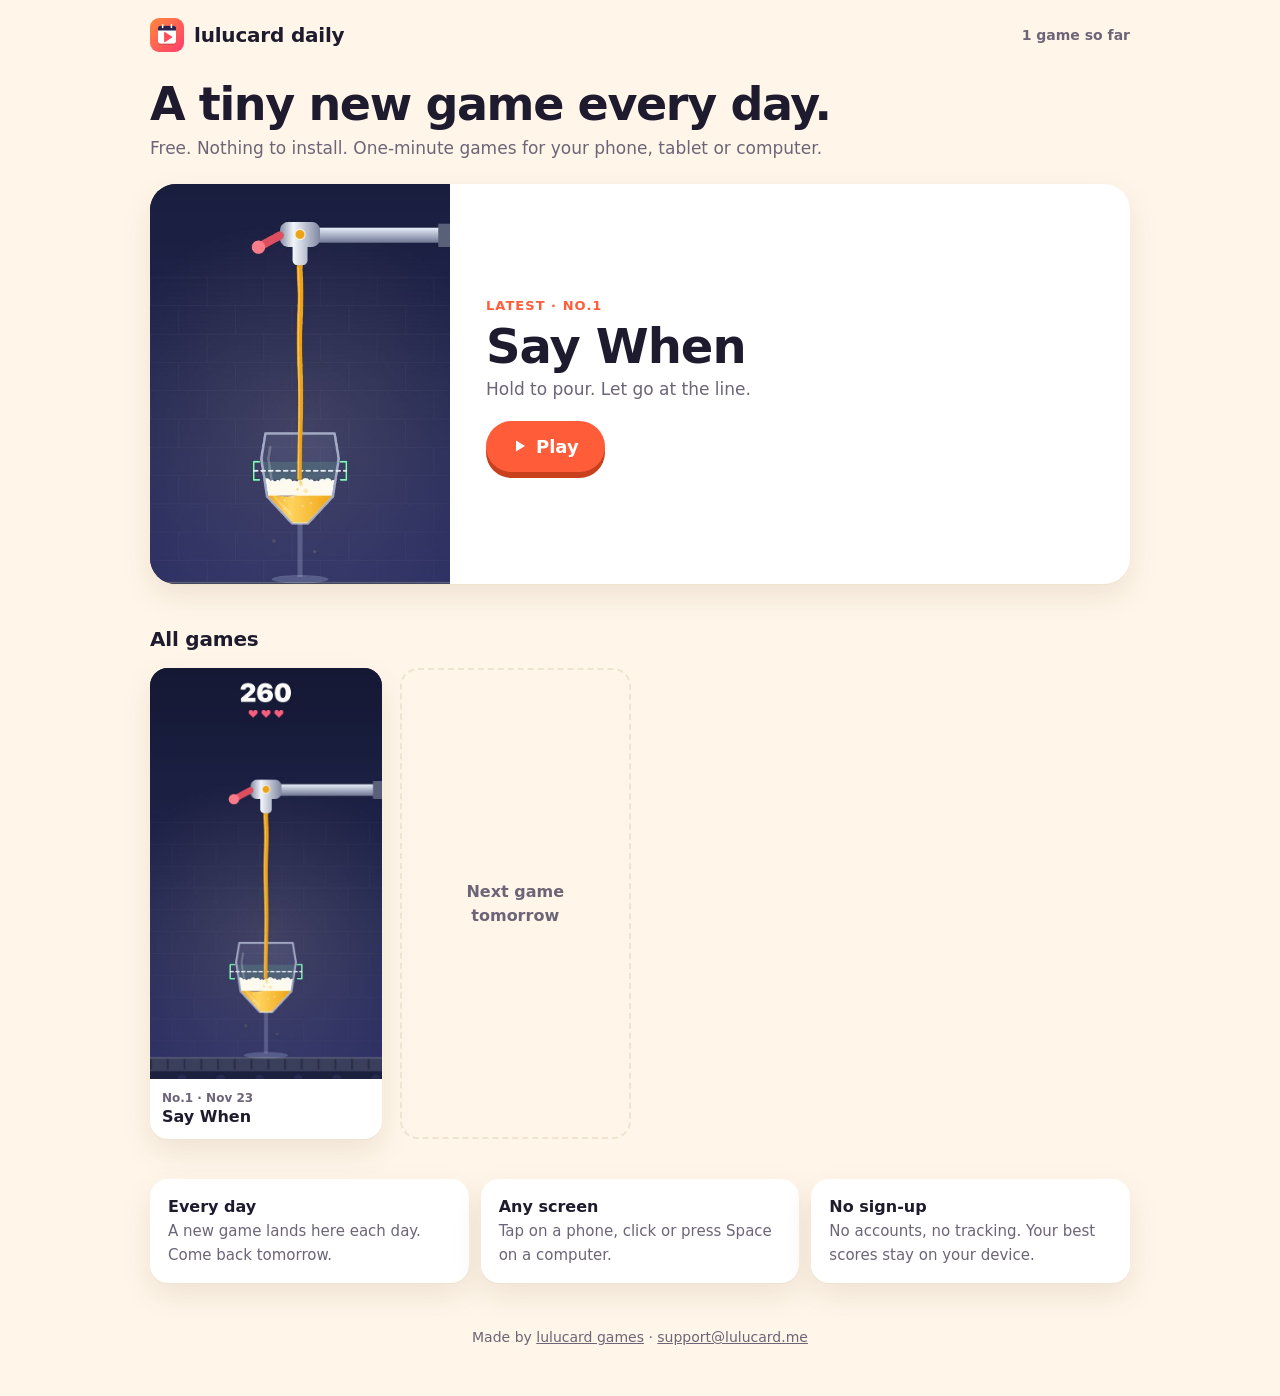
==== index.html @ cec7497c "No.1 Say When" ====
<!doctype html>
<html lang="en">
<head>
<meta charset="utf-8">
<meta name="viewport" content="width=device-width, initial-scale=1, viewport-fit=cover">
<title>lulucard daily · a tiny new game every day</title>
<meta name="description" content="A tiny new game every day. Free, nothing to install. Plays on your phone, tablet or computer.">
<meta name="theme-color" content="#fff6e9" media="(prefers-color-scheme: light)">
<meta name="theme-color" content="#14162b" media="(prefers-color-scheme: dark)">
<meta property="og:type" content="website">
<meta property="og:title" content="lulucard daily">
<meta property="og:description" content="A tiny new game every day. Free, in your browser.">
<meta property="og:url" content="https://iphoneos0.github.io/daily/">
<link rel="icon" href="icon.png">
<link rel="apple-touch-icon" href="icon.png">
<link rel="manifest" href="manifest.webmanifest">
<style>
  :root {
    --bg: #fff6e9; --card: #ffffff; --ink: #1e1b2e; --soft: #6c6577; --line: #f0e3cf;
    --accent: #ff5d3a; --accent2: #ffb238; --shadow: 0 1px 0 var(--line), 0 12px 30px rgba(90, 50, 20, .10);
  }
  @media (prefers-color-scheme: dark) {
    :root { --bg: #14162b; --card: #1f2240; --ink: #f4f1ff; --soft: #a7a3c2; --line: #2d3156; --shadow: 0 1px 0 var(--line), 0 12px 30px rgba(0, 0, 0, .35); }
  }
  * { box-sizing: border-box; }
  body {
    margin: 0; background: var(--bg); color: var(--ink);
    font: 16px/1.5 system-ui, -apple-system, "Segoe UI", Roboto, "Helvetica Neue", sans-serif;
    padding: 0 max(16px, env(safe-area-inset-right)) 48px max(16px, env(safe-area-inset-left));
  }
  a { color: inherit; }
  .wrap { max-width: 980px; margin: 0 auto; }
  .top { display: flex; align-items: center; justify-content: space-between; padding: max(18px, env(safe-area-inset-top)) 0 10px; }
  .brand { display: flex; align-items: center; gap: 10px; font-weight: 900; font-size: 20px; letter-spacing: -.01em; text-decoration: none; }
  .brand img { width: 34px; height: 34px; border-radius: 9px; }
  .count { color: var(--soft); font-size: 14px; font-weight: 600; }

  .lead { margin: 18px 0 22px; }
  .lead h1 { margin: 0; font-size: clamp(30px, 7vw, 46px); line-height: 1.05; letter-spacing: -.03em; font-weight: 900; }
  .lead p { margin: 8px 0 0; color: var(--soft); font-size: 17px; }

  .hero { display: grid; grid-template-columns: 1fr; background: var(--card); border-radius: 26px; overflow: hidden; box-shadow: var(--shadow); text-decoration: none; }
  .hero .thumb { aspect-ratio: 1 / 1; max-height: 56vh; width: 100%; background: #222; }
  .hero .thumb img { width: 100%; height: 100%; object-fit: cover; display: block; }
  .hero .body { padding: 18px 20px 22px; display: flex; flex-direction: column; gap: 6px; }
  .kicker { font-size: 13px; font-weight: 800; letter-spacing: .08em; text-transform: uppercase; color: var(--accent); }
  .hero h2 { margin: 0; font-size: 34px; line-height: 1.05; letter-spacing: -.02em; font-weight: 900; }
  .hero p { margin: 0; color: var(--soft); font-size: 17px; }
  .play {
    margin-top: 12px; align-self: flex-start; display: inline-flex; align-items: center; gap: 8px;
    background: var(--accent); color: #fff; font-weight: 900; font-size: 18px; padding: 12px 26px; border-radius: 999px;
    box-shadow: 0 6px 0 #c9401f;
  }
  .play svg { width: 16px; height: 16px; }
  .hero:hover .play, .hero:focus-visible .play { transform: translateY(-1px); }
  .hero:focus-visible, .card:focus-visible { outline: 3px solid var(--accent); outline-offset: 3px; }
  @media (min-width: 720px) {
    .hero { grid-template-columns: 300px 1fr; }
    .hero .thumb { aspect-ratio: 3 / 4; max-height: none; }
    .hero .body { padding: 34px 36px; justify-content: center; }
    .hero h2 { font-size: 48px; }
  }

  h3 { margin: 40px 0 14px; font-size: 20px; letter-spacing: -.01em; }
  .grid { display: grid; gap: 14px; grid-template-columns: repeat(auto-fill, minmax(150px, 1fr)); }
  @media (min-width: 720px) { .grid { grid-template-columns: repeat(auto-fill, minmax(190px, 1fr)); gap: 18px; } }
  .card { background: var(--card); border-radius: 18px; overflow: hidden; box-shadow: var(--shadow); text-decoration: none; display: flex; flex-direction: column; transition: transform .15s ease; }
  .card:hover { transform: translateY(-3px); }
  .card .thumb { aspect-ratio: 3 / 4; background: #222; }
  .card .thumb img { width: 100%; height: 100%; object-fit: cover; display: block; }
  .card .body { padding: 10px 12px 12px; }
  .card .no { font-size: 12px; color: var(--soft); font-weight: 700; }
  .card .t { font-weight: 800; font-size: 16px; line-height: 1.25; }
  .soon { border: 2px dashed var(--line); border-radius: 18px; display: grid; place-items: center; text-align: center; color: var(--soft); font-weight: 700; padding: 16px; min-height: 160px; }

  .how { margin-top: 40px; display: grid; gap: 12px; grid-template-columns: repeat(auto-fit, minmax(200px, 1fr)); }
  .how div { background: var(--card); border-radius: 18px; padding: 16px 18px; box-shadow: var(--shadow); }
  .how b { display: block; font-size: 16px; }
  .how span { color: var(--soft); font-size: 15px; }
  footer { margin-top: 44px; color: var(--soft); font-size: 14px; text-align: center; }
  footer a { color: var(--soft); }
</style>
</head>
<body>
<div class="wrap">
  <header class="top">
    <a class="brand" href="./"><img src="icon.png" alt="">lulucard daily</a>
    <span class="count" id="count"></span>
  </header>

  <section class="lead">
    <h1>A tiny new game every day.</h1>
    <p>Free. Nothing to install. One-minute games for your phone, tablet or computer.</p>
  </section>

  <a class="hero" id="hero" href="#"></a>

  <h3>All games</h3>
  <div class="grid" id="grid"></div>

  <section class="how">
    <div><b>Every day</b><span>A new game lands here each day. Come back tomorrow.</span></div>
    <div><b>Any screen</b><span>Tap on a phone, click or press Space on a computer.</span></div>
    <div><b>No sign-up</b><span>No accounts, no tracking. Your best scores stay on your device.</span></div>
  </section>

  <footer>
    Made by <a href="../">lulucard games</a> · <a href="mailto:support@lulucard.me">support@lulucard.me</a>
  </footer>
</div>
<script src="games.js"></script>
<script>
(function () {
  // 东八区的今天：晚于今天的游戏先不显示
  const today = new Date(Date.now() + 8 * 3600e3).toISOString().slice(0, 10);
  const list = (window.GAMES || []).filter(g => g.date <= today).sort((a, b) => b.no - a.no);
  const fmt = d => new Date(d + 'T12:00:00').toLocaleDateString('en-US', { month: 'short', day: 'numeric' });
  const esc = s => String(s).replace(/[&<>"]/g, c => ({ '&': '&amp;', '<': '&lt;', '>': '&gt;', '"': '&quot;' }[c]));
  const thumb = g => `<div class="thumb"><img src="${g.slug}/thumb.jpg" alt="" loading="lazy" style="object-position:${g.focus || '50% 50%'}"></div>`;
  document.getElementById('count').textContent = list.length === 1 ? '1 game so far' : list.length + ' games so far';
  const hero = document.getElementById('hero');
  if (list.length) {
    const g = list[0];
    hero.href = g.slug + '/';
    hero.innerHTML = thumb(g) + `<div class="body"><div class="kicker">${g.date === today ? 'Today' : 'Latest'} · No.${g.no}</div>` +
      `<h2>${esc(g.title)}</h2><p>${esc(g.verb)}</p>` +
      `<span class="play"><svg viewBox="0 0 16 16" aria-hidden="true"><path d="M4 2.5v11l9-5.5z" fill="currentColor"/></svg>Play</span></div>`;
  } else hero.hidden = true;
  document.getElementById('grid').innerHTML = list.map(g =>
    `<a class="card" href="${g.slug}/">${thumb(g)}<div class="body"><div class="no">No.${g.no} · ${fmt(g.date)}</div><div class="t">${esc(g.title)}</div></div></a>`
  ).join('') + '<div class="soon">Next game<br>tomorrow</div>';
})();
</script>
</body>
</html>
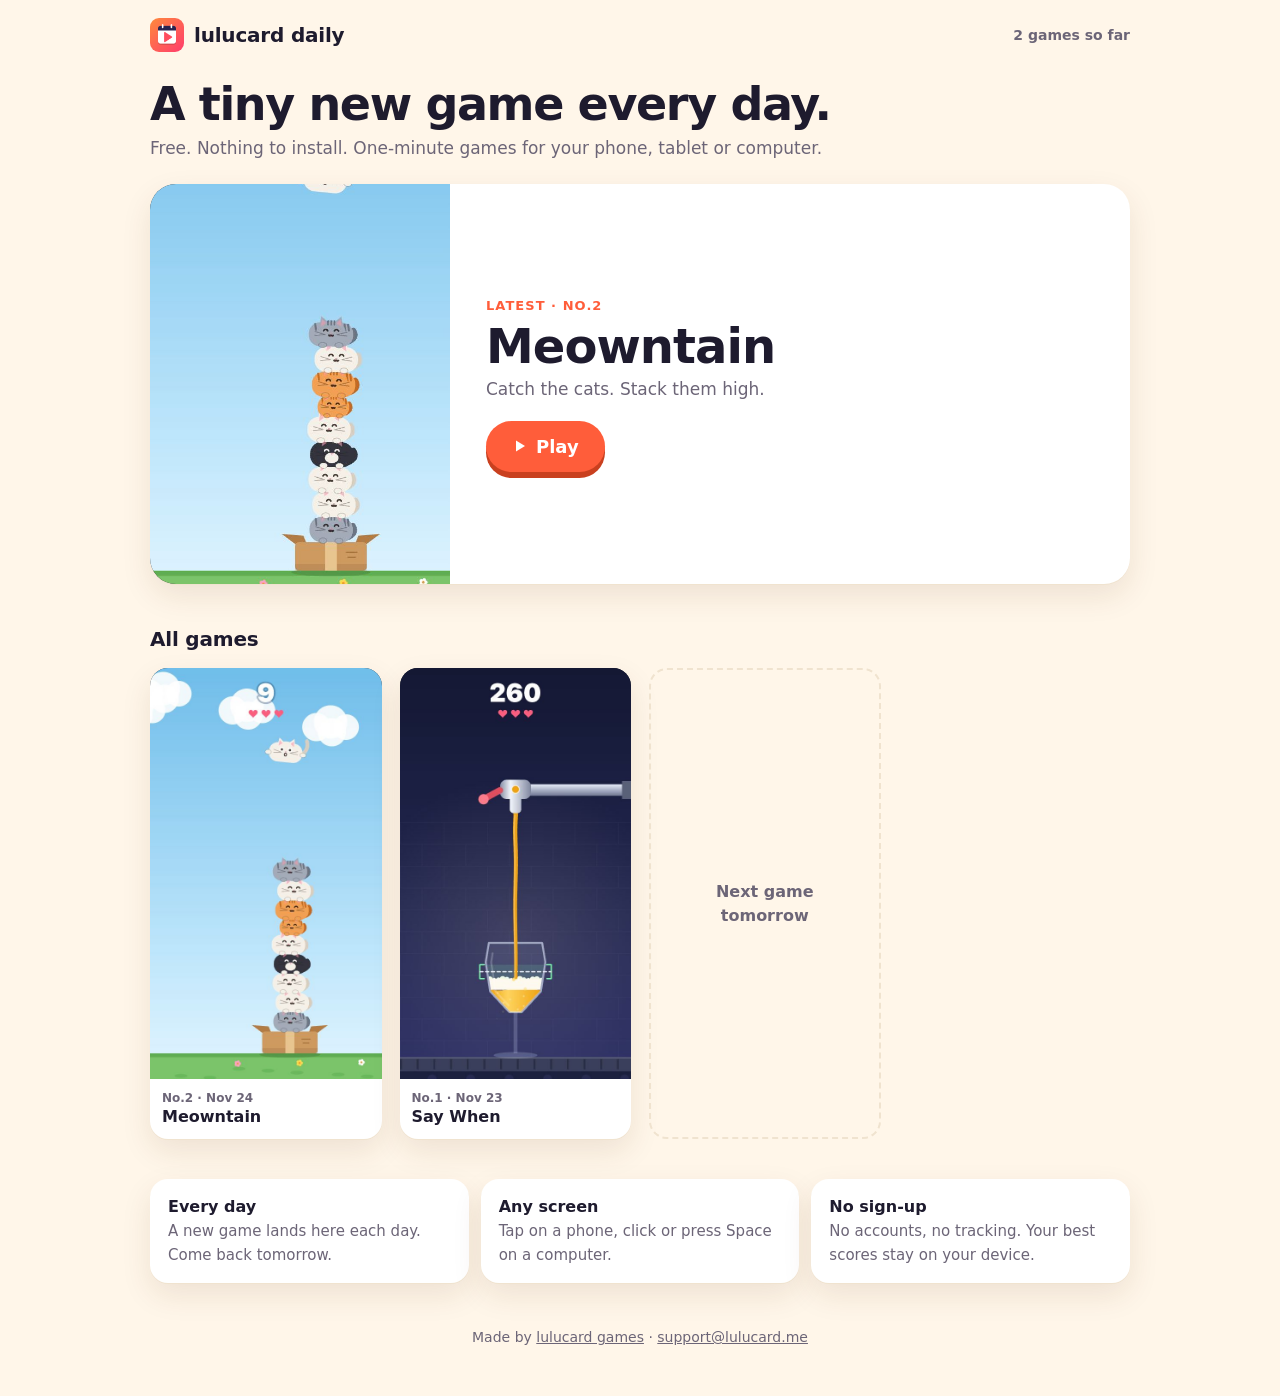
==== commit 10038cce: "No.2 Meowntain" ====
--- a/index.html
+++ b/index.html
@@ -10,7 +10,7 @@
 <meta property="og:type" content="website">
 <meta property="og:title" content="lulucard daily">
 <meta property="og:description" content="A tiny new game every day. Free, in your browser.">
-<meta property="og:url" content="https://iphoneos0.github.io/daily/">
+<meta property="og:url" content="https://iphoneos0.com/daily/">
 <link rel="icon" href="icon.png">
 <link rel="apple-touch-icon" href="icon.png">
 <link rel="manifest" href="manifest.webmanifest">
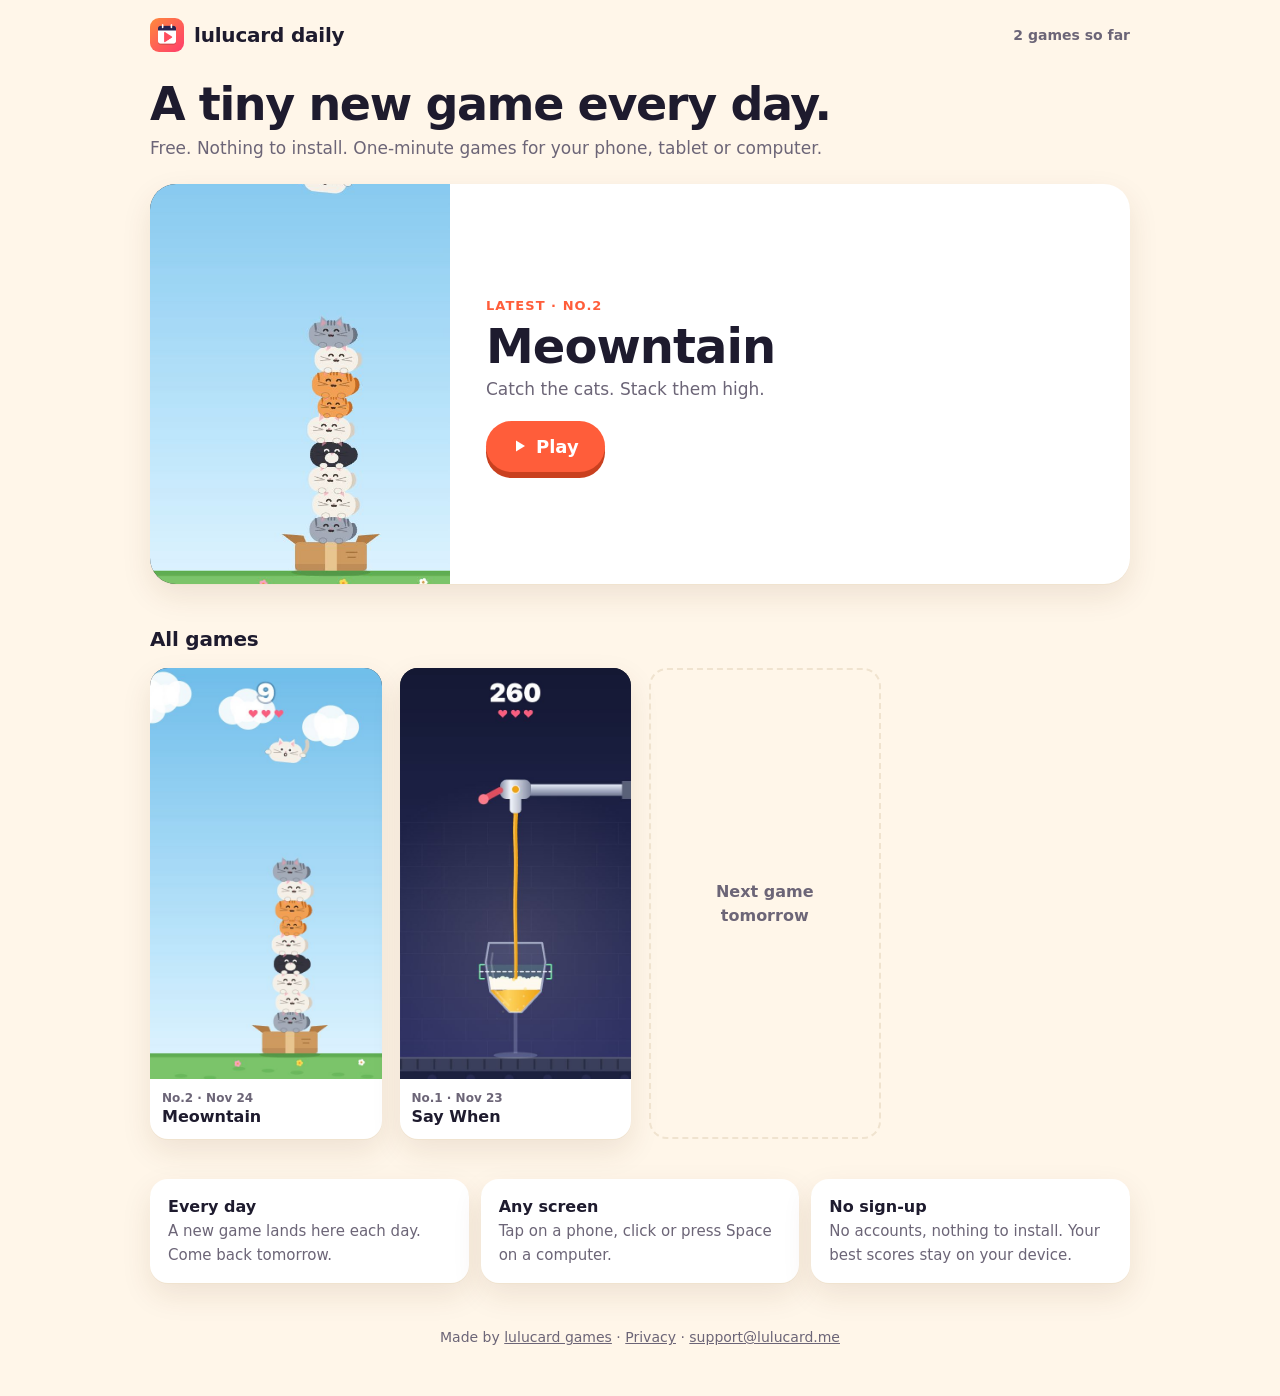
==== commit db9a80d2: "访问统计" ====
--- a/index.html
+++ b/index.html
@@ -11,6 +11,8 @@
 <meta property="og:title" content="lulucard daily">
 <meta property="og:description" content="A tiny new game every day. Free, in your browser.">
 <meta property="og:url" content="https://iphoneos0.com/daily/">
+<meta property="og:image" content="https://iphoneos0.com/daily/og.jpg">
+<meta name="twitter:card" content="summary_large_image">
 <link rel="icon" href="icon.png">
 <link rel="apple-touch-icon" href="icon.png">
 <link rel="manifest" href="manifest.webmanifest">
@@ -101,13 +103,14 @@
   <section class="how">
     <div><b>Every day</b><span>A new game lands here each day. Come back tomorrow.</span></div>
     <div><b>Any screen</b><span>Tap on a phone, click or press Space on a computer.</span></div>
-    <div><b>No sign-up</b><span>No accounts, no tracking. Your best scores stay on your device.</span></div>
+    <div><b>No sign-up</b><span>No accounts, nothing to install. Your best scores stay on your device.</span></div>
   </section>
 
   <footer>
-    Made by <a href="../">lulucard games</a> · <a href="mailto:support@lulucard.me">support@lulucard.me</a>
+    Made by <a href="../">lulucard games</a> · <a href="privacy.html">Privacy</a> · <a href="mailto:support@lulucard.me">support@lulucard.me</a>
   </footer>
 </div>
+<script src="a.js"></script>
 <script src="games.js"></script>
 <script>
 (function () {
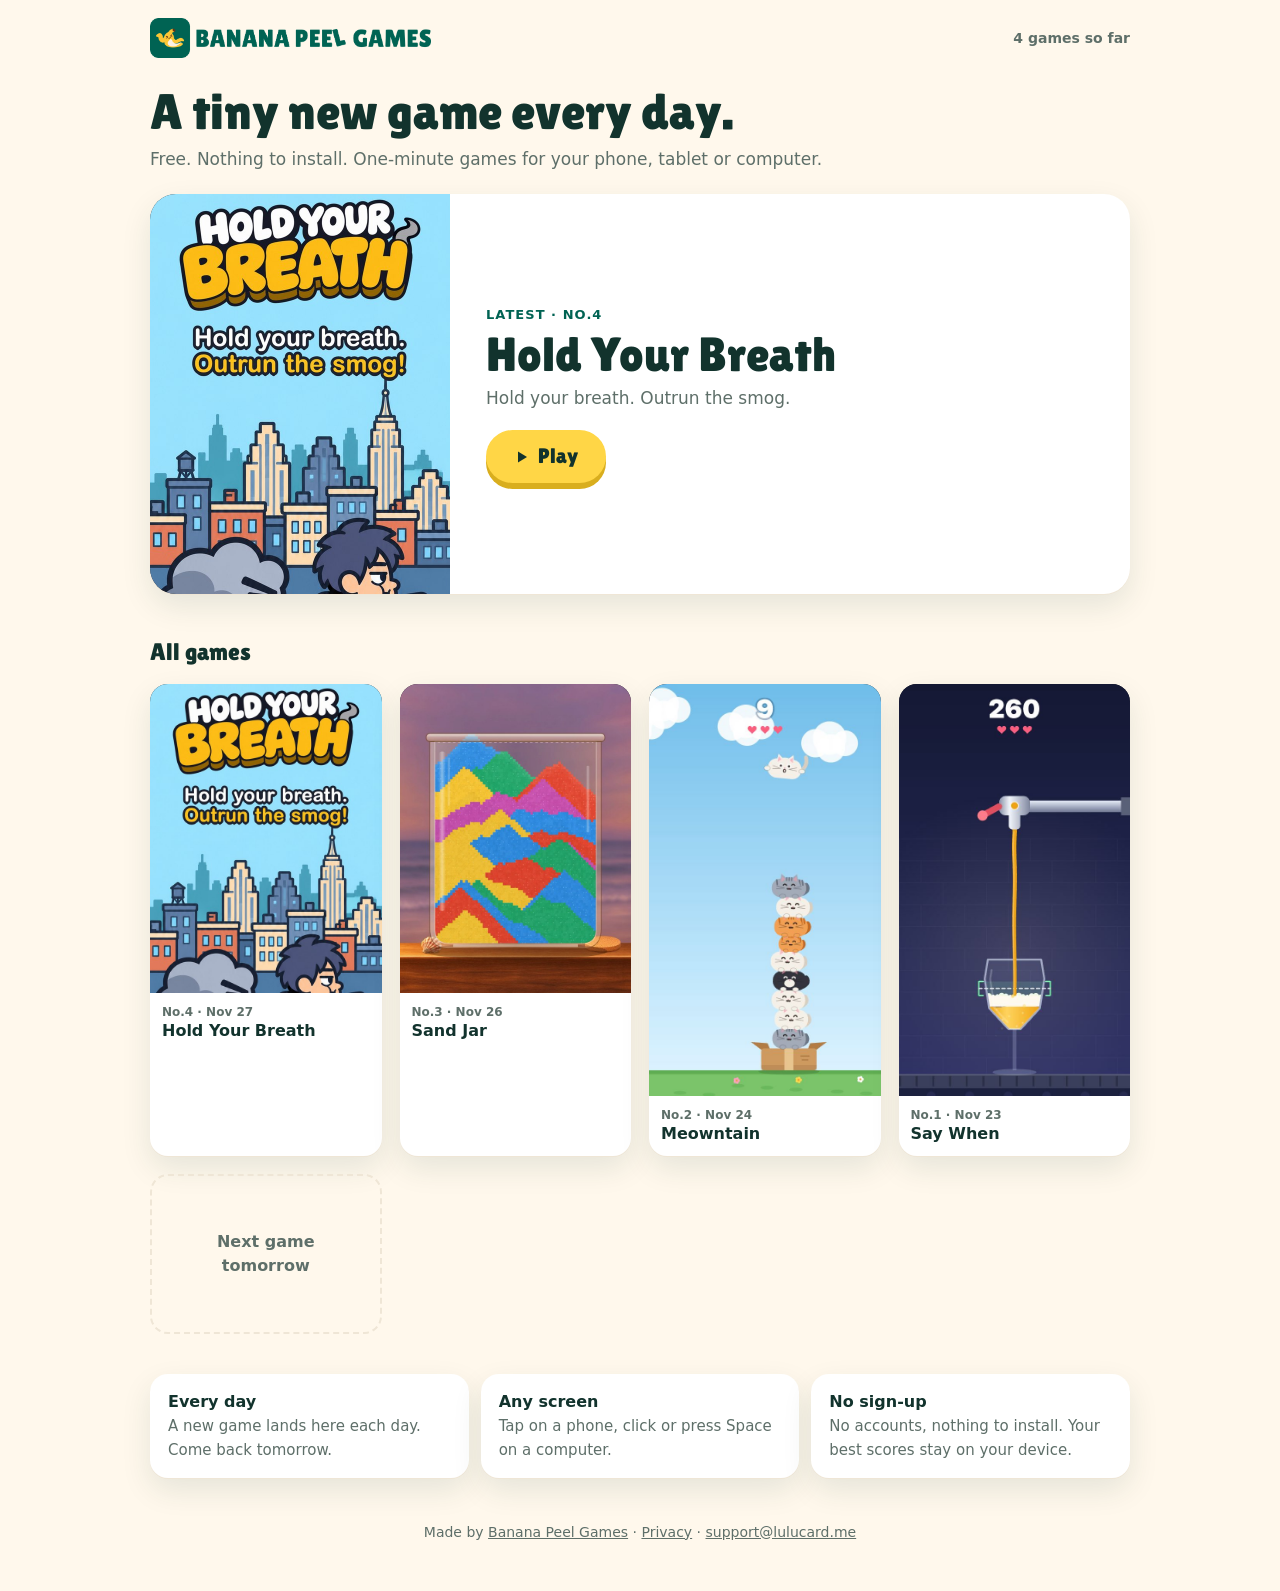
==== commit 071d78de: "Banana Peel Games：新标志、配色、品牌素材" ====
--- a/index.html
+++ b/index.html
@@ -3,26 +3,29 @@
 <head>
 <meta charset="utf-8">
 <meta name="viewport" content="width=device-width, initial-scale=1, viewport-fit=cover">
-<title>lulucard daily · a tiny new game every day</title>
+<title>Banana Peel Games · a tiny new game every day</title>
 <meta name="description" content="A tiny new game every day. Free, nothing to install. Plays on your phone, tablet or computer.">
-<meta name="theme-color" content="#fff6e9" media="(prefers-color-scheme: light)">
-<meta name="theme-color" content="#14162b" media="(prefers-color-scheme: dark)">
+<meta name="theme-color" content="#FFF8EC" media="(prefers-color-scheme: light)">
+<meta name="theme-color" content="#0D2420" media="(prefers-color-scheme: dark)">
 <meta property="og:type" content="website">
-<meta property="og:title" content="lulucard daily">
+<meta property="og:title" content="Banana Peel Games · a tiny new game every day">
 <meta property="og:description" content="A tiny new game every day. Free, in your browser.">
 <meta property="og:url" content="https://iphoneos0.com/daily/">
-<meta property="og:image" content="https://iphoneos0.com/daily/og.jpg">
+<meta property="og:image" content="https://iphoneos0.com/daily/og.jpg?v=2">
 <meta name="twitter:card" content="summary_large_image">
-<link rel="icon" href="icon.png">
-<link rel="apple-touch-icon" href="icon.png">
+<link rel="icon" href="brand/favicon-32.png" sizes="32x32">
+<link rel="apple-touch-icon" href="brand/apple-touch-icon.png">
 <link rel="manifest" href="manifest.webmanifest">
 <style>
+  /* Banana Peel Games 的颜色和字（brand/，docs/05）：深青绿 + 香蕉黄 + 奶油色，标题用 Lilita One */
+  @font-face { font-family: "Lilita One"; src: url(brand/LilitaOne-Regular.ttf) format("truetype"); font-display: swap; }
   :root {
-    --bg: #fff6e9; --card: #ffffff; --ink: #1e1b2e; --soft: #6c6577; --line: #f0e3cf;
-    --accent: #ff5d3a; --accent2: #ffb238; --shadow: 0 1px 0 var(--line), 0 12px 30px rgba(90, 50, 20, .10);
+    --bg: #FFF8EC; --card: #ffffff; --ink: #12332D; --soft: #5E6F69; --line: #EFE6D6;
+    --accent: #006353; --yellow: #FFD646; --shadow: 0 1px 0 var(--line), 0 12px 30px rgba(0, 60, 50, .10);
+    --display: "Lilita One", system-ui, sans-serif;
   }
   @media (prefers-color-scheme: dark) {
-    :root { --bg: #14162b; --card: #1f2240; --ink: #f4f1ff; --soft: #a7a3c2; --line: #2d3156; --shadow: 0 1px 0 var(--line), 0 12px 30px rgba(0, 0, 0, .35); }
+    :root { --bg: #0D2420; --card: #143530; --ink: #F3FBF7; --soft: #9BB8AF; --line: #1E463F; --accent: #FFD646; --shadow: 0 1px 0 var(--line), 0 12px 30px rgba(0, 0, 0, .35); }
   }
   * { box-sizing: border-box; }
   body {
@@ -33,12 +36,14 @@
   a { color: inherit; }
   .wrap { max-width: 980px; margin: 0 auto; }
   .top { display: flex; align-items: center; justify-content: space-between; padding: max(18px, env(safe-area-inset-top)) 0 10px; }
-  .brand { display: flex; align-items: center; gap: 10px; font-weight: 900; font-size: 20px; letter-spacing: -.01em; text-decoration: none; }
-  .brand img { width: 34px; height: 34px; border-radius: 9px; }
-  .count { color: var(--soft); font-size: 14px; font-weight: 600; }
+  .brand { display: flex; align-items: center; text-decoration: none; }
+  .brand img { height: 40px; width: auto; display: block; }
+  .count { color: var(--soft); font-size: 14px; font-weight: 600; white-space: nowrap; }
+  @media (max-width: 420px) { .brand img { height: 32px; } .count { font-size: 13px; } }
+  @media (max-width: 350px) { .count { display: none; } }
 
   .lead { margin: 18px 0 22px; }
-  .lead h1 { margin: 0; font-size: clamp(30px, 7vw, 46px); line-height: 1.05; letter-spacing: -.03em; font-weight: 900; }
+  .lead h1 { margin: 0; font-family: var(--display); font-weight: 400; font-size: clamp(32px, 7.5vw, 50px); line-height: 1.05; }
   .lead p { margin: 8px 0 0; color: var(--soft); font-size: 17px; }
 
   .hero { display: grid; grid-template-columns: 1fr; background: var(--card); border-radius: 26px; overflow: hidden; box-shadow: var(--shadow); text-decoration: none; }
@@ -46,12 +51,12 @@
   .hero .thumb img { width: 100%; height: 100%; object-fit: cover; display: block; }
   .hero .body { padding: 18px 20px 22px; display: flex; flex-direction: column; gap: 6px; }
   .kicker { font-size: 13px; font-weight: 800; letter-spacing: .08em; text-transform: uppercase; color: var(--accent); }
-  .hero h2 { margin: 0; font-size: 34px; line-height: 1.05; letter-spacing: -.02em; font-weight: 900; }
+  .hero h2 { margin: 0; font-family: var(--display); font-weight: 400; font-size: 38px; line-height: 1.05; }
   .hero p { margin: 0; color: var(--soft); font-size: 17px; }
   .play {
     margin-top: 12px; align-self: flex-start; display: inline-flex; align-items: center; gap: 8px;
-    background: var(--accent); color: #fff; font-weight: 900; font-size: 18px; padding: 12px 26px; border-radius: 999px;
-    box-shadow: 0 6px 0 #c9401f;
+    background: var(--yellow); color: #12332D; font-family: var(--display); font-size: 21px; padding: 11px 28px; border-radius: 999px;
+    box-shadow: 0 6px 0 #D9AE1E;
   }
   .play svg { width: 16px; height: 16px; }
   .hero:hover .play, .hero:focus-visible .play { transform: translateY(-1px); }
@@ -63,7 +68,7 @@
     .hero h2 { font-size: 48px; }
   }
 
-  h3 { margin: 40px 0 14px; font-size: 20px; letter-spacing: -.01em; }
+  h3 { margin: 40px 0 14px; font-family: var(--display); font-weight: 400; font-size: 24px; }
   .grid { display: grid; gap: 14px; grid-template-columns: repeat(auto-fill, minmax(150px, 1fr)); }
   @media (min-width: 720px) { .grid { grid-template-columns: repeat(auto-fill, minmax(190px, 1fr)); gap: 18px; } }
   .card { background: var(--card); border-radius: 18px; overflow: hidden; box-shadow: var(--shadow); text-decoration: none; display: flex; flex-direction: column; transition: transform .15s ease; }
@@ -86,7 +91,7 @@
 <body>
 <div class="wrap">
   <header class="top">
-    <a class="brand" href="./"><img src="icon.png" alt="">lulucard daily</a>
+    <a class="brand" href="../" aria-label="Banana Peel Games home"><picture><source srcset="brand/logo-on-dark.png" media="(prefers-color-scheme: dark)"><img src="brand/logo.png" alt="Banana Peel Games"></picture></a>
     <span class="count" id="count"></span>
   </header>
 
@@ -107,7 +112,7 @@
   </section>
 
   <footer>
-    Made by <a href="../">lulucard games</a> · <a href="privacy.html">Privacy</a> · <a href="mailto:support@lulucard.me">support@lulucard.me</a>
+    Made by <a href="../">Banana Peel Games</a> · <a href="privacy.html">Privacy</a> · <a href="mailto:support@lulucard.me">support@lulucard.me</a>
   </footer>
 </div>
 <script src="a.js"></script>
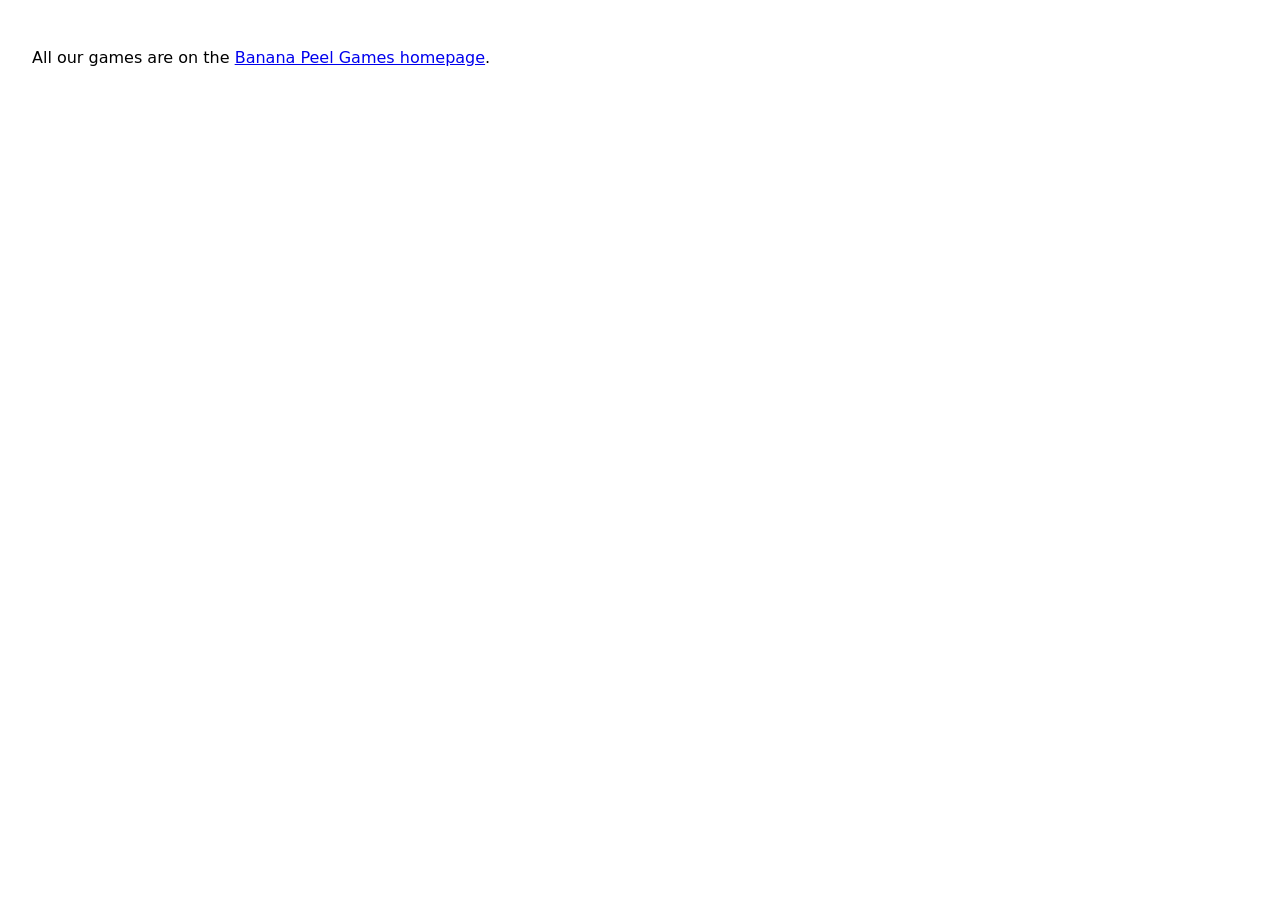
==== commit 1aed7449: "网站照 Poki 重做：游戏装进网站游戏页、封面、游戏里拿掉回首页按钮" ====
--- a/index.html
+++ b/index.html
@@ -2,142 +2,15 @@
 <html lang="en">
 <head>
 <meta charset="utf-8">
-<meta name="viewport" content="width=device-width, initial-scale=1, viewport-fit=cover">
-<title>Banana Peel Games · a tiny new game every day</title>
-<meta name="description" content="A tiny new game every day. Free, nothing to install. Plays on your phone, tablet or computer.">
-<meta name="theme-color" content="#FFF8EC" media="(prefers-color-scheme: light)">
-<meta name="theme-color" content="#0D2420" media="(prefers-color-scheme: dark)">
-<meta property="og:type" content="website">
-<meta property="og:title" content="Banana Peel Games · a tiny new game every day">
-<meta property="og:description" content="A tiny new game every day. Free, in your browser.">
-<meta property="og:url" content="https://iphoneos0.com/daily/">
-<meta property="og:image" content="https://iphoneos0.com/daily/og.jpg?v=2">
-<meta name="twitter:card" content="summary_large_image">
+<meta name="viewport" content="width=device-width, initial-scale=1">
+<title>Banana Peel Games</title>
+<link rel="canonical" href="https://iphoneos0.com/">
+<!-- 2026-11-29：每日一游原来的首页并进了网站首页（环球躲烟仓库 site/index.html），这里只负责跳过去。
+     本机调试时不跳（检查工具把 site/ 当网站根目录） -->
+<script>if (/^\/daily\//.test(location.pathname)) location.replace('/' + location.search + location.hash);</script>
 <link rel="icon" href="brand/favicon-32.png" sizes="32x32">
-<link rel="apple-touch-icon" href="brand/apple-touch-icon.png">
-<link rel="manifest" href="manifest.webmanifest">
-<style>
-  /* Banana Peel Games 的颜色和字（brand/，docs/05）：深青绿 + 香蕉黄 + 奶油色，标题用 Lilita One */
-  @font-face { font-family: "Lilita One"; src: url(brand/LilitaOne-Regular.ttf) format("truetype"); font-display: swap; }
-  :root {
-    --bg: #FFF8EC; --card: #ffffff; --ink: #12332D; --soft: #5E6F69; --line: #EFE6D6;
-    --accent: #006353; --yellow: #FFD646; --shadow: 0 1px 0 var(--line), 0 12px 30px rgba(0, 60, 50, .10);
-    --display: "Lilita One", system-ui, sans-serif;
-  }
-  @media (prefers-color-scheme: dark) {
-    :root { --bg: #0D2420; --card: #143530; --ink: #F3FBF7; --soft: #9BB8AF; --line: #1E463F; --accent: #FFD646; --shadow: 0 1px 0 var(--line), 0 12px 30px rgba(0, 0, 0, .35); }
-  }
-  * { box-sizing: border-box; }
-  body {
-    margin: 0; background: var(--bg); color: var(--ink);
-    font: 16px/1.5 system-ui, -apple-system, "Segoe UI", Roboto, "Helvetica Neue", sans-serif;
-    padding: 0 max(16px, env(safe-area-inset-right)) 48px max(16px, env(safe-area-inset-left));
-  }
-  a { color: inherit; }
-  .wrap { max-width: 980px; margin: 0 auto; }
-  .top { display: flex; align-items: center; justify-content: space-between; padding: max(18px, env(safe-area-inset-top)) 0 10px; }
-  .brand { display: flex; align-items: center; text-decoration: none; }
-  .brand img { height: 40px; width: auto; display: block; }
-  .count { color: var(--soft); font-size: 14px; font-weight: 600; white-space: nowrap; }
-  @media (max-width: 420px) { .brand img { height: 32px; } .count { font-size: 13px; } }
-  @media (max-width: 350px) { .count { display: none; } }
-
-  .lead { margin: 18px 0 22px; }
-  .lead h1 { margin: 0; font-family: var(--display); font-weight: 400; font-size: clamp(32px, 7.5vw, 50px); line-height: 1.05; }
-  .lead p { margin: 8px 0 0; color: var(--soft); font-size: 17px; }
-
-  .hero { display: grid; grid-template-columns: 1fr; background: var(--card); border-radius: 26px; overflow: hidden; box-shadow: var(--shadow); text-decoration: none; }
-  .hero .thumb { aspect-ratio: 1 / 1; max-height: 56vh; width: 100%; background: #222; }
-  .hero .thumb img { width: 100%; height: 100%; object-fit: cover; display: block; }
-  .hero .body { padding: 18px 20px 22px; display: flex; flex-direction: column; gap: 6px; }
-  .kicker { font-size: 13px; font-weight: 800; letter-spacing: .08em; text-transform: uppercase; color: var(--accent); }
-  .hero h2 { margin: 0; font-family: var(--display); font-weight: 400; font-size: 38px; line-height: 1.05; }
-  .hero p { margin: 0; color: var(--soft); font-size: 17px; }
-  .play {
-    margin-top: 12px; align-self: flex-start; display: inline-flex; align-items: center; gap: 8px;
-    background: var(--yellow); color: #12332D; font-family: var(--display); font-size: 21px; padding: 11px 28px; border-radius: 999px;
-    box-shadow: 0 6px 0 #D9AE1E;
-  }
-  .play svg { width: 16px; height: 16px; }
-  .hero:hover .play, .hero:focus-visible .play { transform: translateY(-1px); }
-  .hero:focus-visible, .card:focus-visible { outline: 3px solid var(--accent); outline-offset: 3px; }
-  @media (min-width: 720px) {
-    .hero { grid-template-columns: 300px 1fr; }
-    .hero .thumb { aspect-ratio: 3 / 4; max-height: none; }
-    .hero .body { padding: 34px 36px; justify-content: center; }
-    .hero h2 { font-size: 48px; }
-  }
-
-  h3 { margin: 40px 0 14px; font-family: var(--display); font-weight: 400; font-size: 24px; }
-  .grid { display: grid; gap: 14px; grid-template-columns: repeat(auto-fill, minmax(150px, 1fr)); }
-  @media (min-width: 720px) { .grid { grid-template-columns: repeat(auto-fill, minmax(190px, 1fr)); gap: 18px; } }
-  .card { background: var(--card); border-radius: 18px; overflow: hidden; box-shadow: var(--shadow); text-decoration: none; display: flex; flex-direction: column; transition: transform .15s ease; }
-  .card:hover { transform: translateY(-3px); }
-  .card .thumb { aspect-ratio: 3 / 4; background: #222; }
-  .card .thumb img { width: 100%; height: 100%; object-fit: cover; display: block; }
-  .card .body { padding: 10px 12px 12px; }
-  .card .no { font-size: 12px; color: var(--soft); font-weight: 700; }
-  .card .t { font-weight: 800; font-size: 16px; line-height: 1.25; }
-  .soon { border: 2px dashed var(--line); border-radius: 18px; display: grid; place-items: center; text-align: center; color: var(--soft); font-weight: 700; padding: 16px; min-height: 160px; }
-
-  .how { margin-top: 40px; display: grid; gap: 12px; grid-template-columns: repeat(auto-fit, minmax(200px, 1fr)); }
-  .how div { background: var(--card); border-radius: 18px; padding: 16px 18px; box-shadow: var(--shadow); }
-  .how b { display: block; font-size: 16px; }
-  .how span { color: var(--soft); font-size: 15px; }
-  footer { margin-top: 44px; color: var(--soft); font-size: 14px; text-align: center; }
-  footer a { color: var(--soft); }
-</style>
 </head>
-<body>
-<div class="wrap">
-  <header class="top">
-    <a class="brand" href="../" aria-label="Banana Peel Games home"><picture><source srcset="brand/logo-on-dark.png" media="(prefers-color-scheme: dark)"><img src="brand/logo.png" alt="Banana Peel Games"></picture></a>
-    <span class="count" id="count"></span>
-  </header>
-
-  <section class="lead">
-    <h1>A tiny new game every day.</h1>
-    <p>Free. Nothing to install. One-minute games for your phone, tablet or computer.</p>
-  </section>
-
-  <a class="hero" id="hero" href="#"></a>
-
-  <h3>All games</h3>
-  <div class="grid" id="grid"></div>
-
-  <section class="how">
-    <div><b>Every day</b><span>A new game lands here each day. Come back tomorrow.</span></div>
-    <div><b>Any screen</b><span>Tap on a phone, click or press Space on a computer.</span></div>
-    <div><b>No sign-up</b><span>No accounts, nothing to install. Your best scores stay on your device.</span></div>
-  </section>
-
-  <footer>
-    Made by <a href="../">Banana Peel Games</a> · <a href="privacy.html">Privacy</a> · <a href="mailto:support@lulucard.me">support@lulucard.me</a>
-  </footer>
-</div>
-<script src="a.js"></script>
-<script src="games.js"></script>
-<script>
-(function () {
-  // 东八区的今天：晚于今天的游戏先不显示
-  const today = new Date(Date.now() + 8 * 3600e3).toISOString().slice(0, 10);
-  const list = (window.GAMES || []).filter(g => g.date <= today).sort((a, b) => b.no - a.no);
-  const fmt = d => new Date(d + 'T12:00:00').toLocaleDateString('en-US', { month: 'short', day: 'numeric' });
-  const esc = s => String(s).replace(/[&<>"]/g, c => ({ '&': '&amp;', '<': '&lt;', '>': '&gt;', '"': '&quot;' }[c]));
-  const thumb = g => `<div class="thumb"><img src="${g.slug}/thumb.jpg" alt="" loading="lazy" style="object-position:${g.focus || '50% 50%'}"></div>`;
-  document.getElementById('count').textContent = list.length === 1 ? '1 game so far' : list.length + ' games so far';
-  const hero = document.getElementById('hero');
-  if (list.length) {
-    const g = list[0];
-    hero.href = g.slug + '/';
-    hero.innerHTML = thumb(g) + `<div class="body"><div class="kicker">${g.date === today ? 'Today' : 'Latest'} · No.${g.no}</div>` +
-      `<h2>${esc(g.title)}</h2><p>${esc(g.verb)}</p>` +
-      `<span class="play"><svg viewBox="0 0 16 16" aria-hidden="true"><path d="M4 2.5v11l9-5.5z" fill="currentColor"/></svg>Play</span></div>`;
-  } else hero.hidden = true;
-  document.getElementById('grid').innerHTML = list.map(g =>
-    `<a class="card" href="${g.slug}/">${thumb(g)}<div class="body"><div class="no">No.${g.no} · ${fmt(g.date)}</div><div class="t">${esc(g.title)}</div></div></a>`
-  ).join('') + '<div class="soon">Next game<br>tomorrow</div>';
-})();
-</script>
+<body style="font: 16px system-ui, sans-serif; padding: 24px">
+<p>All our games are on the <a href="https://iphoneos0.com/">Banana Peel Games homepage</a>.</p>
 </body>
 </html>
